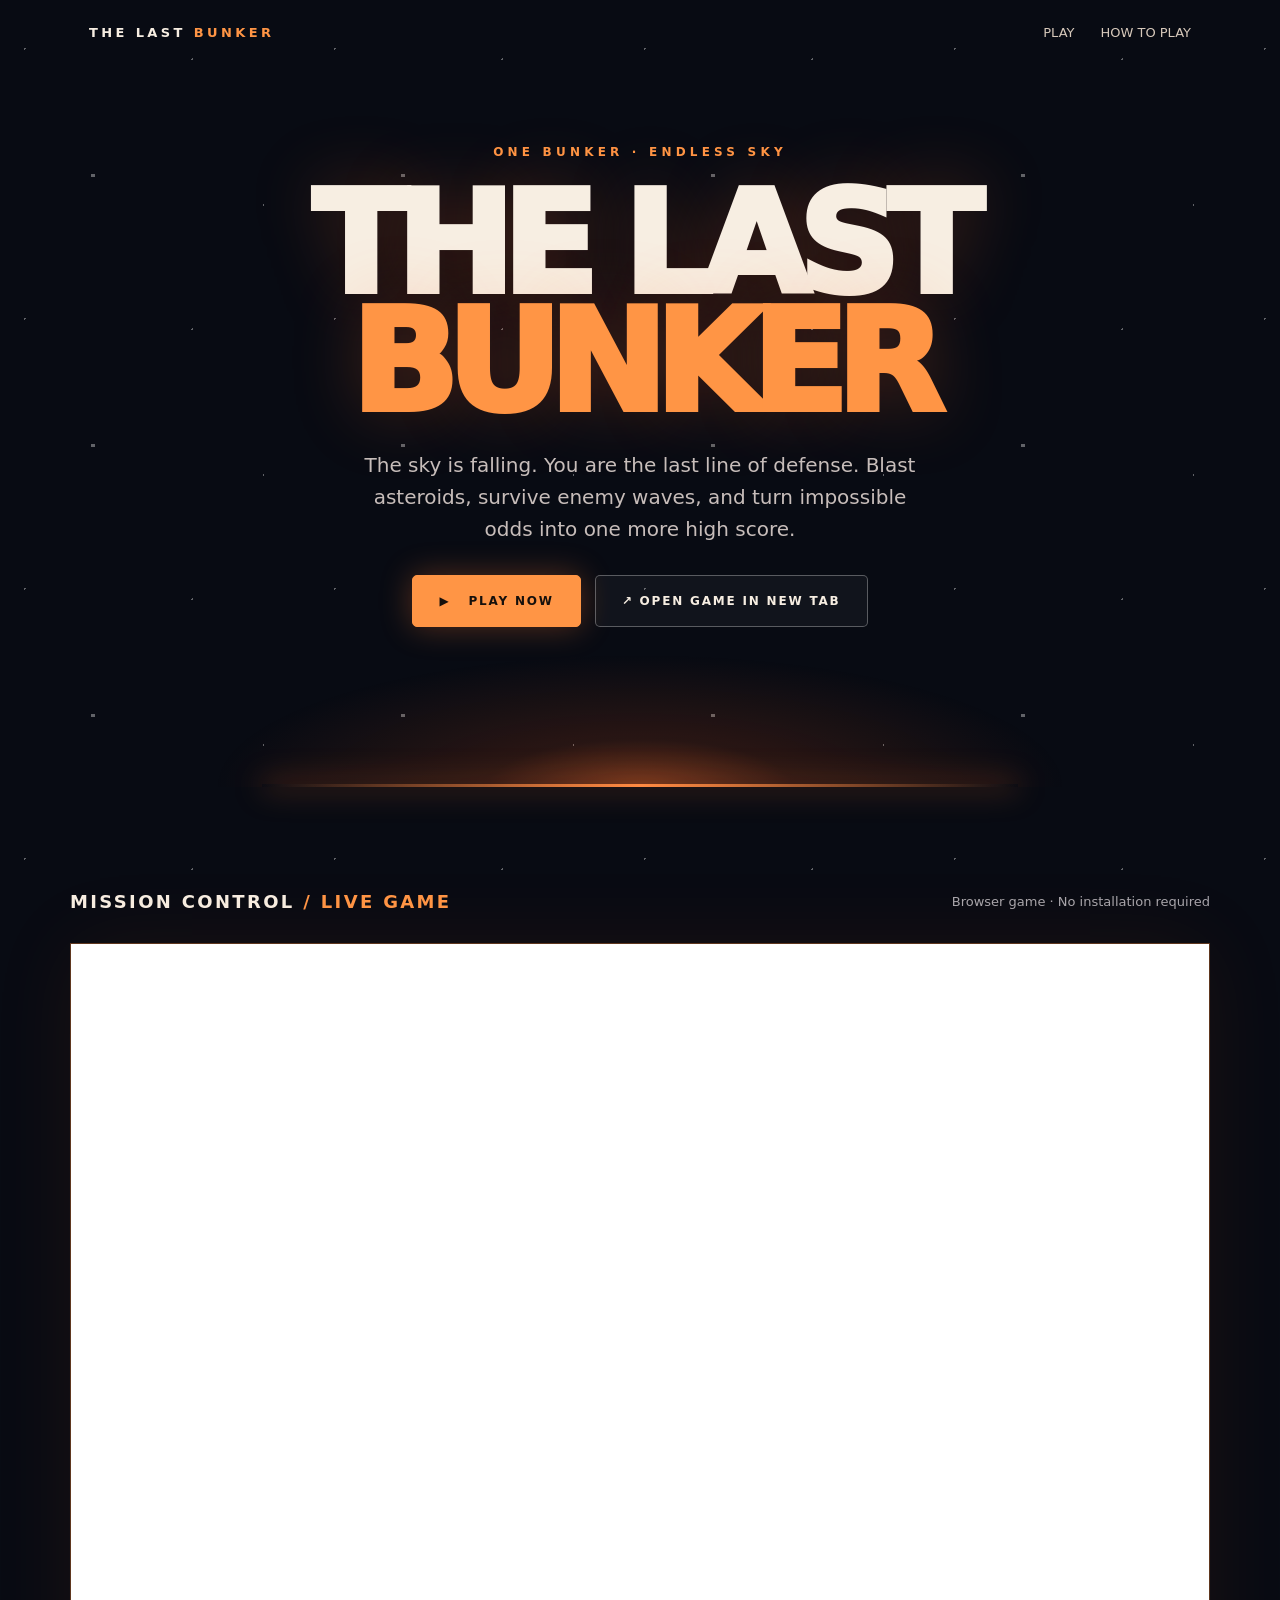
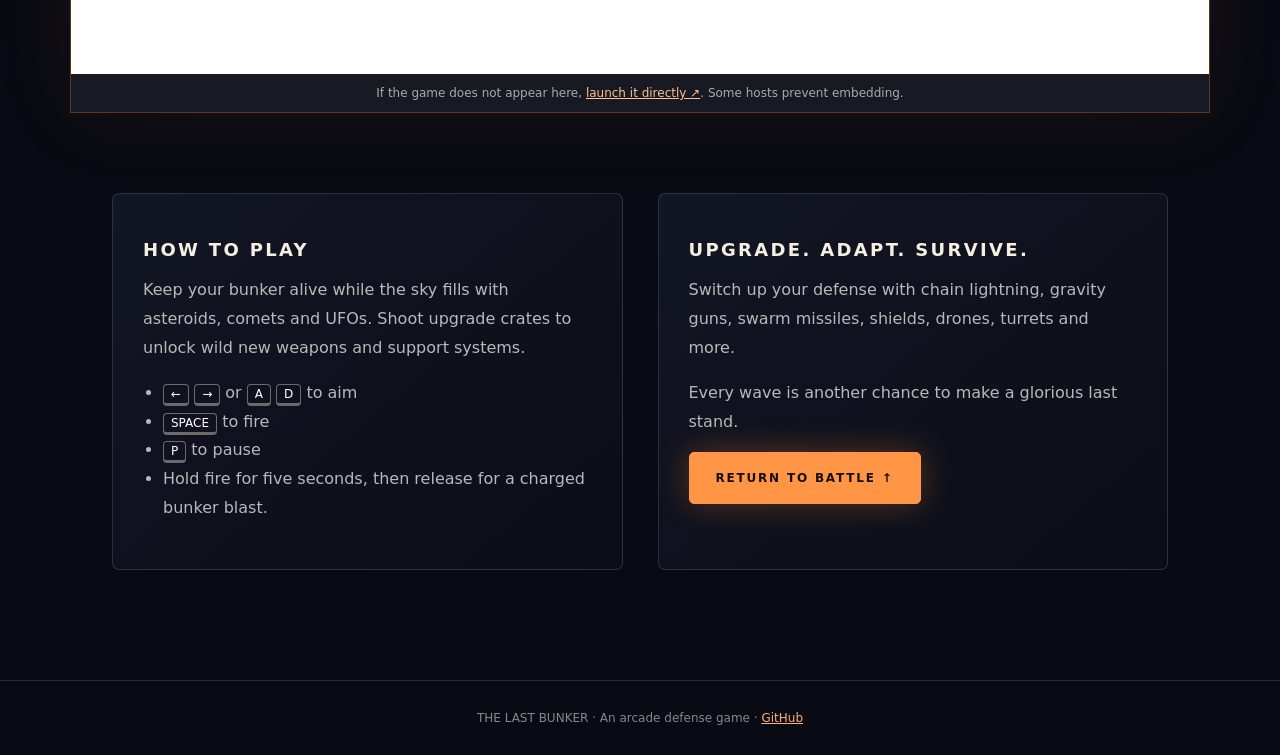
==== index.html @ 69ace632 "Create arcade landing page with embedded game" ====
<!doctype html>
<html lang="en"><head><meta charset="utf-8"><meta name="viewport" content="width=device-width,initial-scale=1"><meta name="theme-color" content="#090d18"><meta name="description" content="The Last Bunker: a free browser-based arcade defense game. Hold the line against asteroids, comets and UFOs."><title>The Last Bunker | Play Free</title><style>
:root{color-scheme:dark;--bg:#080b13;--fg:#f7eee2;--muted:#a8a6ac;--orange:#ff9545;--line:#ffffff22}*{box-sizing:border-box}html{scroll-behavior:smooth}body{margin:0;background:var(--bg);color:var(--fg);font-family:system-ui,-apple-system,Segoe UI,sans-serif;overflow-x:hidden}body:before{content:"";position:fixed;inset:0;pointer-events:none;opacity:.36;background-image:radial-gradient(1px 1px at 8% 18%,white 98%,transparent),radial-gradient(2px 2px at 30% 65%,white 98%,transparent),radial-gradient(1px 1px at 62% 22%,white 98%,transparent),radial-gradient(1px 1px at 85% 76%,white 98%,transparent);background-size:310px 270px;animation:drift 45s linear infinite}@keyframes drift{to{background-position:310px 270px}}a{color:inherit}header{max-width:1150px;margin:auto;display:flex;align-items:center;justify-content:space-between;padding:25px 24px;gap:16px}header a{text-decoration:none}.brand{font-size:13px;letter-spacing:.26em;font-weight:900}.brand span{color:var(--orange)}nav{display:flex;gap:26px;font-size:13px;color:#d7c9bb}nav a:hover{color:var(--orange)}main{position:relative}.hero{text-align:center;padding:80px 20px 60px;max-width:950px;margin:auto}.eyebrow{color:var(--orange);font-size:12px;letter-spacing:.35em;font-weight:800}.hero h1{font-size:clamp(60px,11vw,148px);line-height:.84;letter-spacing:-.085em;margin:27px 0 26px;font-weight:1000;text-shadow:0 0 70px #ff6a263b}.hero h1 span{display:block;color:var(--orange)}.lead{max-width:570px;margin:0 auto 30px;color:#c7bdba;font-size:clamp(16px,2vw,20px);line-height:1.6}.actions{display:flex;justify-content:center;gap:14px;flex-wrap:wrap}.btn{display:inline-flex;align-items:center;justify-content:center;min-height:52px;padding:0 26px;border:1px solid #ffffff4d;border-radius:5px;background:#ffffff0a;text-decoration:none;text-transform:uppercase;letter-spacing:.15em;font-weight:850;font-size:12px;cursor:pointer;color:var(--fg)}.btn.primary{background:var(--orange);border-color:var(--orange);color:#16100c;box-shadow:0 0 32px #ff7b3350}.btn:hover{transform:translateY(-2px);filter:brightness(1.12)}.horizon{height:140px;max-width:900px;margin:20px auto 0;background:radial-gradient(ellipse at 50% 100%,#f76a2870 0%,#ff5d1a22 24%,transparent 67%);position:relative}.horizon:before{content:"";position:absolute;bottom:0;left:8%;right:8%;height:3px;background:linear-gradient(90deg,transparent,#ff8b43,transparent);box-shadow:0 0 30px #ff732f}.game-section{max-width:1180px;margin:0 auto;padding:30px 20px 80px}.section-head{display:flex;justify-content:space-between;align-items:center;gap:12px;flex-wrap:wrap;margin-bottom:16px}.section-head h2,.details h2{font-size:18px;letter-spacing:.13em;text-transform:uppercase}.small{color:var(--muted);font-size:13px}.game-shell{border:1px solid #ff8d465e;background:#02040a;box-shadow:0 0 80px #f65d1615;position:relative;min-height:400px}.game-shell iframe{width:100%;height:min(74vw,730px);min-height:400px;border:0;display:block}.fallback{padding:12px 20px;text-align:center;background:#171923;color:#aaa;font-size:12px}.fallback a{color:#ffc28d}.details{max-width:1100px;margin:0 auto 110px;padding:0 22px;display:grid;grid-template-columns:1fr 1fr;gap:35px}.panel{padding:30px;border:1px solid var(--line);background:linear-gradient(140deg,#171b29bb,#0c1019bb);border-radius:7px}.panel p,.panel li{color:#bcb8b9;line-height:1.8}.panel ul{padding-left:20px}.key{border:1px solid #6e6a69;border-bottom-width:3px;border-radius:4px;padding:2px 7px;color:#fff;font-size:12px;white-space:nowrap}footer{border-top:1px solid var(--line);padding:30px 20px;text-align:center;color:#89878c;font-size:12px}footer a{color:#ffad75}@media(max-width:650px){header{padding:20px 16px}nav{gap:12px}.hero{padding-top:55px}.details{grid-template-columns:1fr}.game-shell iframe{height:580px}.section-head h2{margin:0}}
</style></head><body><header><a class="brand" href="#top">THE LAST <span>BUNKER</span></a><nav><a href="#play">PLAY</a><a href="#how-to-play">HOW TO PLAY</a></nav></header><main id="top"><section class="hero"><div class="eyebrow">ONE BUNKER · ENDLESS SKY</div><h1>THE LAST <span>BUNKER</span></h1><p class="lead">The sky is falling. You are the last line of defense. Blast asteroids, survive enemy waves, and turn impossible odds into one more high score.</p><div class="actions"><a class="btn primary" href="#play">▶ &nbsp; Play now</a><a class="btn" href="https://last-bunker.howardlyon.chatgpt.site/" target="_blank" rel="noopener noreferrer">↗ Open game in new tab</a></div><div class="horizon" aria-hidden="true"></div></section><section class="game-section" id="play"><div class="section-head"><h2>Mission control <span style="color:var(--orange)">/ Live game</span></h2><span class="small">Browser game · No installation required</span></div><div class="game-shell"><iframe title="Play The Last Bunker" src="https://last-bunker.howardlyon.chatgpt.site/" allow="fullscreen; autoplay" allowfullscreen loading="lazy"></iframe><div class="fallback">If the game does not appear here, <a href="https://last-bunker.howardlyon.chatgpt.site/" target="_blank" rel="noopener noreferrer">launch it directly ↗</a>. Some hosts prevent embedding.</div></div></section><section class="details" id="how-to-play"><div class="panel"><h2>How to play</h2><p>Keep your bunker alive while the sky fills with asteroids, comets and UFOs. Shoot upgrade crates to unlock wild new weapons and support systems.</p><ul><li><span class="key">←</span> <span class="key">→</span> or <span class="key">A</span> <span class="key">D</span> to aim</li><li><span class="key">SPACE</span> to fire</li><li><span class="key">P</span> to pause</li><li>Hold fire for five seconds, then release for a charged bunker blast.</li></ul></div><div class="panel"><h2>Upgrade. Adapt. Survive.</h2><p>Switch up your defense with chain lightning, gravity guns, swarm missiles, shields, drones, turrets and more.</p><p>Every wave is another chance to make a glorious last stand.</p><a class="btn primary" href="#play">Return to battle ↑</a></div></section></main><footer>THE LAST BUNKER · An arcade defense game · <a href="https://github.com/howardlyonart/the-last-bunker-play">GitHub</a></footer></body></html>
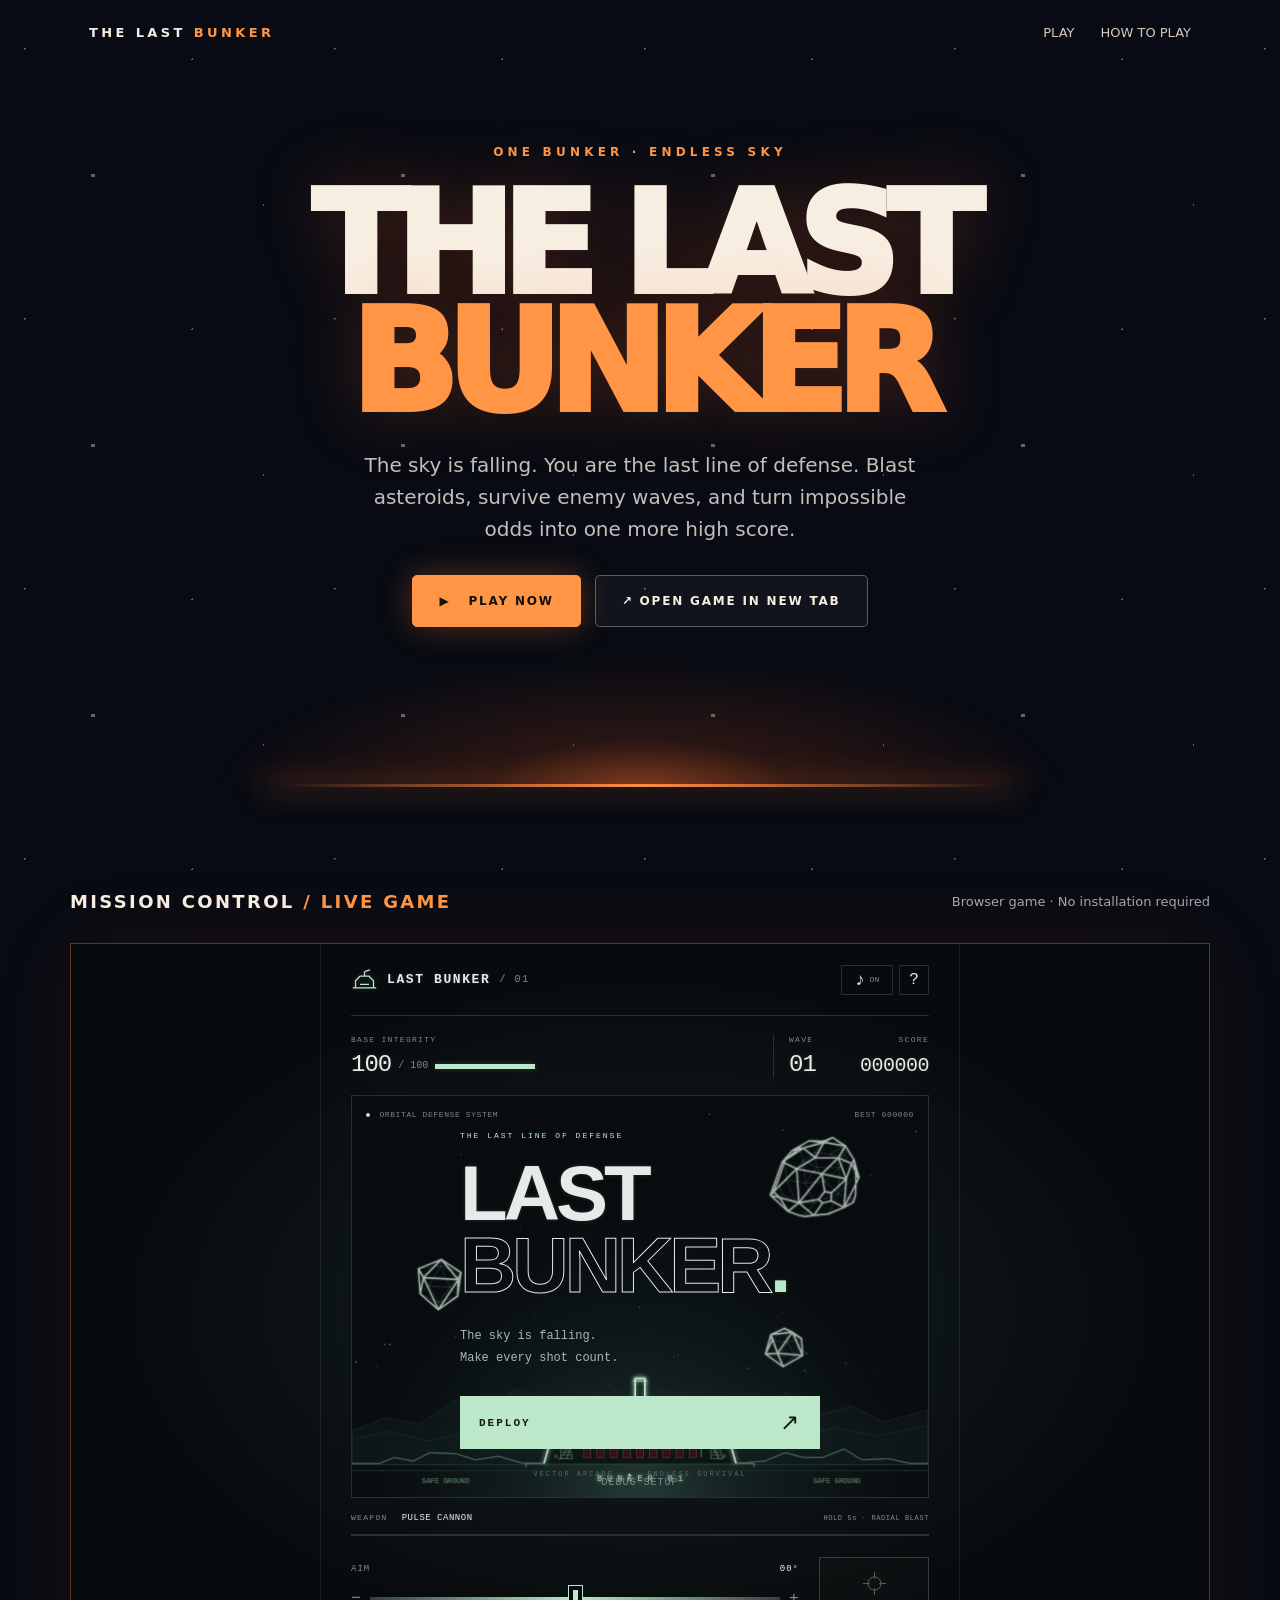
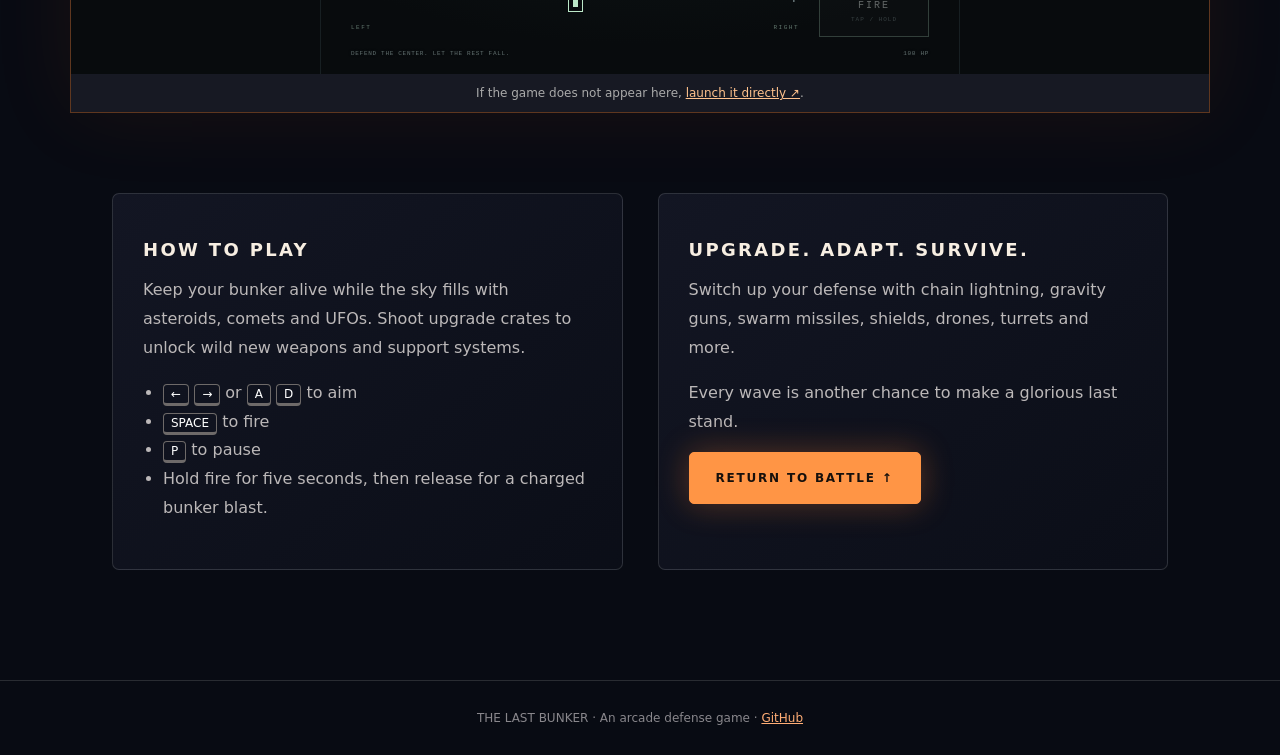
==== commit f58e5b1c: "Host playable Last Bunker directly on GitHub Pages" ====
--- a/index.html
+++ b/index.html
@@ -1,4 +1,4 @@
 <!doctype html>
 <html lang="en"><head><meta charset="utf-8"><meta name="viewport" content="width=device-width,initial-scale=1"><meta name="theme-color" content="#090d18"><meta name="description" content="The Last Bunker: a free browser-based arcade defense game. Hold the line against asteroids, comets and UFOs."><title>The Last Bunker | Play Free</title><style>
 :root{color-scheme:dark;--bg:#080b13;--fg:#f7eee2;--muted:#a8a6ac;--orange:#ff9545;--line:#ffffff22}*{box-sizing:border-box}html{scroll-behavior:smooth}body{margin:0;background:var(--bg);color:var(--fg);font-family:system-ui,-apple-system,Segoe UI,sans-serif;overflow-x:hidden}body:before{content:"";position:fixed;inset:0;pointer-events:none;opacity:.36;background-image:radial-gradient(1px 1px at 8% 18%,white 98%,transparent),radial-gradient(2px 2px at 30% 65%,white 98%,transparent),radial-gradient(1px 1px at 62% 22%,white 98%,transparent),radial-gradient(1px 1px at 85% 76%,white 98%,transparent);background-size:310px 270px;animation:drift 45s linear infinite}@keyframes drift{to{background-position:310px 270px}}a{color:inherit}header{max-width:1150px;margin:auto;display:flex;align-items:center;justify-content:space-between;padding:25px 24px;gap:16px}header a{text-decoration:none}.brand{font-size:13px;letter-spacing:.26em;font-weight:900}.brand span{color:var(--orange)}nav{display:flex;gap:26px;font-size:13px;color:#d7c9bb}nav a:hover{color:var(--orange)}main{position:relative}.hero{text-align:center;padding:80px 20px 60px;max-width:950px;margin:auto}.eyebrow{color:var(--orange);font-size:12px;letter-spacing:.35em;font-weight:800}.hero h1{font-size:clamp(60px,11vw,148px);line-height:.84;letter-spacing:-.085em;margin:27px 0 26px;font-weight:1000;text-shadow:0 0 70px #ff6a263b}.hero h1 span{display:block;color:var(--orange)}.lead{max-width:570px;margin:0 auto 30px;color:#c7bdba;font-size:clamp(16px,2vw,20px);line-height:1.6}.actions{display:flex;justify-content:center;gap:14px;flex-wrap:wrap}.btn{display:inline-flex;align-items:center;justify-content:center;min-height:52px;padding:0 26px;border:1px solid #ffffff4d;border-radius:5px;background:#ffffff0a;text-decoration:none;text-transform:uppercase;letter-spacing:.15em;font-weight:850;font-size:12px;cursor:pointer;color:var(--fg)}.btn.primary{background:var(--orange);border-color:var(--orange);color:#16100c;box-shadow:0 0 32px #ff7b3350}.btn:hover{transform:translateY(-2px);filter:brightness(1.12)}.horizon{height:140px;max-width:900px;margin:20px auto 0;background:radial-gradient(ellipse at 50% 100%,#f76a2870 0%,#ff5d1a22 24%,transparent 67%);position:relative}.horizon:before{content:"";position:absolute;bottom:0;left:8%;right:8%;height:3px;background:linear-gradient(90deg,transparent,#ff8b43,transparent);box-shadow:0 0 30px #ff732f}.game-section{max-width:1180px;margin:0 auto;padding:30px 20px 80px}.section-head{display:flex;justify-content:space-between;align-items:center;gap:12px;flex-wrap:wrap;margin-bottom:16px}.section-head h2,.details h2{font-size:18px;letter-spacing:.13em;text-transform:uppercase}.small{color:var(--muted);font-size:13px}.game-shell{border:1px solid #ff8d465e;background:#02040a;box-shadow:0 0 80px #f65d1615;position:relative;min-height:400px}.game-shell iframe{width:100%;height:min(74vw,730px);min-height:400px;border:0;display:block}.fallback{padding:12px 20px;text-align:center;background:#171923;color:#aaa;font-size:12px}.fallback a{color:#ffc28d}.details{max-width:1100px;margin:0 auto 110px;padding:0 22px;display:grid;grid-template-columns:1fr 1fr;gap:35px}.panel{padding:30px;border:1px solid var(--line);background:linear-gradient(140deg,#171b29bb,#0c1019bb);border-radius:7px}.panel p,.panel li{color:#bcb8b9;line-height:1.8}.panel ul{padding-left:20px}.key{border:1px solid #6e6a69;border-bottom-width:3px;border-radius:4px;padding:2px 7px;color:#fff;font-size:12px;white-space:nowrap}footer{border-top:1px solid var(--line);padding:30px 20px;text-align:center;color:#89878c;font-size:12px}footer a{color:#ffad75}@media(max-width:650px){header{padding:20px 16px}nav{gap:12px}.hero{padding-top:55px}.details{grid-template-columns:1fr}.game-shell iframe{height:580px}.section-head h2{margin:0}}
-</style></head><body><header><a class="brand" href="#top">THE LAST <span>BUNKER</span></a><nav><a href="#play">PLAY</a><a href="#how-to-play">HOW TO PLAY</a></nav></header><main id="top"><section class="hero"><div class="eyebrow">ONE BUNKER · ENDLESS SKY</div><h1>THE LAST <span>BUNKER</span></h1><p class="lead">The sky is falling. You are the last line of defense. Blast asteroids, survive enemy waves, and turn impossible odds into one more high score.</p><div class="actions"><a class="btn primary" href="#play">▶ &nbsp; Play now</a><a class="btn" href="https://last-bunker.howardlyon.chatgpt.site/" target="_blank" rel="noopener noreferrer">↗ Open game in new tab</a></div><div class="horizon" aria-hidden="true"></div></section><section class="game-section" id="play"><div class="section-head"><h2>Mission control <span style="color:var(--orange)">/ Live game</span></h2><span class="small">Browser game · No installation required</span></div><div class="game-shell"><iframe title="Play The Last Bunker" src="https://last-bunker.howardlyon.chatgpt.site/" allow="fullscreen; autoplay" allowfullscreen loading="lazy"></iframe><div class="fallback">If the game does not appear here, <a href="https://last-bunker.howardlyon.chatgpt.site/" target="_blank" rel="noopener noreferrer">launch it directly ↗</a>. Some hosts prevent embedding.</div></div></section><section class="details" id="how-to-play"><div class="panel"><h2>How to play</h2><p>Keep your bunker alive while the sky fills with asteroids, comets and UFOs. Shoot upgrade crates to unlock wild new weapons and support systems.</p><ul><li><span class="key">←</span> <span class="key">→</span> or <span class="key">A</span> <span class="key">D</span> to aim</li><li><span class="key">SPACE</span> to fire</li><li><span class="key">P</span> to pause</li><li>Hold fire for five seconds, then release for a charged bunker blast.</li></ul></div><div class="panel"><h2>Upgrade. Adapt. Survive.</h2><p>Switch up your defense with chain lightning, gravity guns, swarm missiles, shields, drones, turrets and more.</p><p>Every wave is another chance to make a glorious last stand.</p><a class="btn primary" href="#play">Return to battle ↑</a></div></section></main><footer>THE LAST BUNKER · An arcade defense game · <a href="https://github.com/howardlyonart/the-last-bunker-play">GitHub</a></footer></body></html>+</style></head><body><header><a class="brand" href="#top">THE LAST <span>BUNKER</span></a><nav><a href="#play">PLAY</a><a href="#how-to-play">HOW TO PLAY</a></nav></header><main id="top"><section class="hero"><div class="eyebrow">ONE BUNKER · ENDLESS SKY</div><h1>THE LAST <span>BUNKER</span></h1><p class="lead">The sky is falling. You are the last line of defense. Blast asteroids, survive enemy waves, and turn impossible odds into one more high score.</p><div class="actions"><a class="btn primary" href="#play">▶ &nbsp; Play now</a><a class="btn" href="./game/" target="_blank" rel="noopener noreferrer">↗ Open game in new tab</a></div><div class="horizon" aria-hidden="true"></div></section><section class="game-section" id="play"><div class="section-head"><h2>Mission control <span style="color:var(--orange)">/ Live game</span></h2><span class="small">Browser game · No installation required</span></div><div class="game-shell"><iframe title="Play The Last Bunker" src="./game/" allow="fullscreen; autoplay" allowfullscreen loading="lazy"></iframe><div class="fallback">If the game does not appear here, <a href="./game/" target="_blank" rel="noopener noreferrer">launch it directly ↗</a>. </div></div></section><section class="details" id="how-to-play"><div class="panel"><h2>How to play</h2><p>Keep your bunker alive while the sky fills with asteroids, comets and UFOs. Shoot upgrade crates to unlock wild new weapons and support systems.</p><ul><li><span class="key">←</span> <span class="key">→</span> or <span class="key">A</span> <span class="key">D</span> to aim</li><li><span class="key">SPACE</span> to fire</li><li><span class="key">P</span> to pause</li><li>Hold fire for five seconds, then release for a charged bunker blast.</li></ul></div><div class="panel"><h2>Upgrade. Adapt. Survive.</h2><p>Switch up your defense with chain lightning, gravity guns, swarm missiles, shields, drones, turrets and more.</p><p>Every wave is another chance to make a glorious last stand.</p><a class="btn primary" href="#play">Return to battle ↑</a></div></section></main><footer>THE LAST BUNKER · An arcade defense game · <a href="https://github.com/howardlyonart/the-last-bunker-play">GitHub</a></footer></body></html>
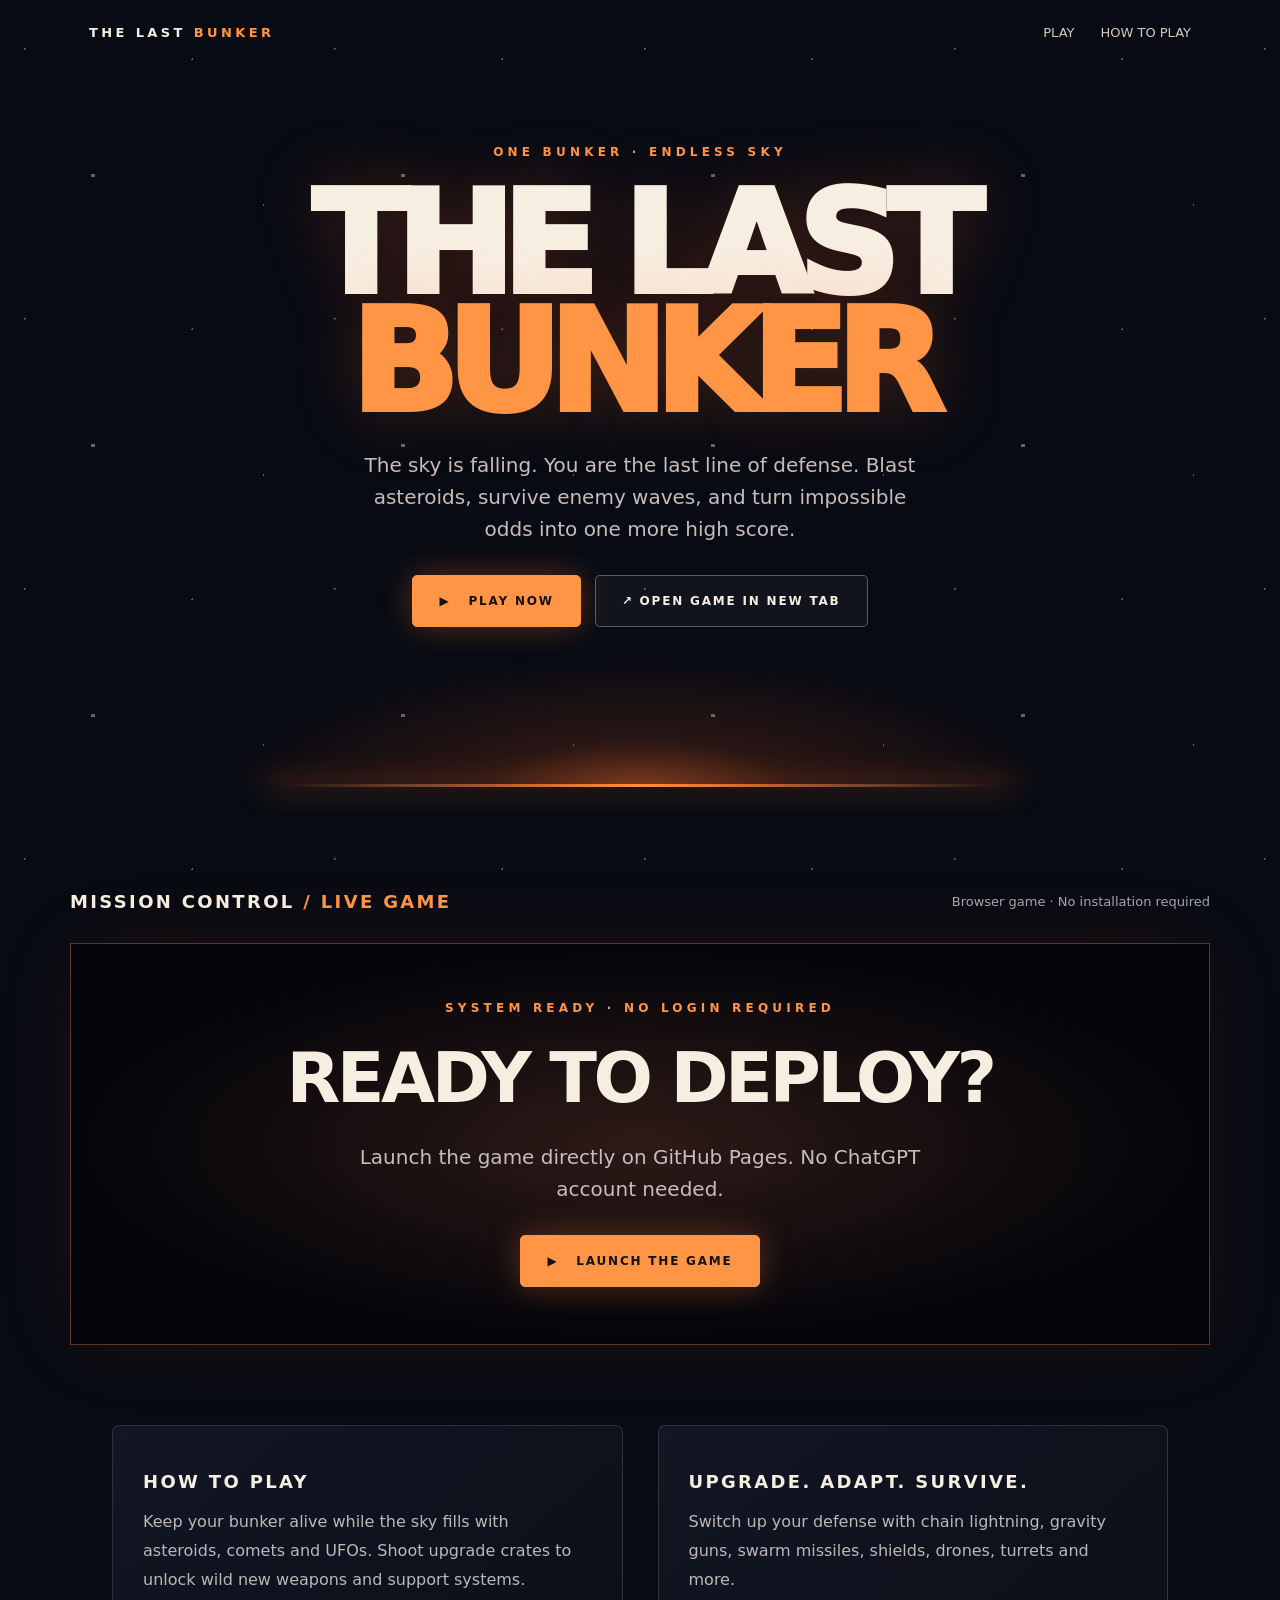
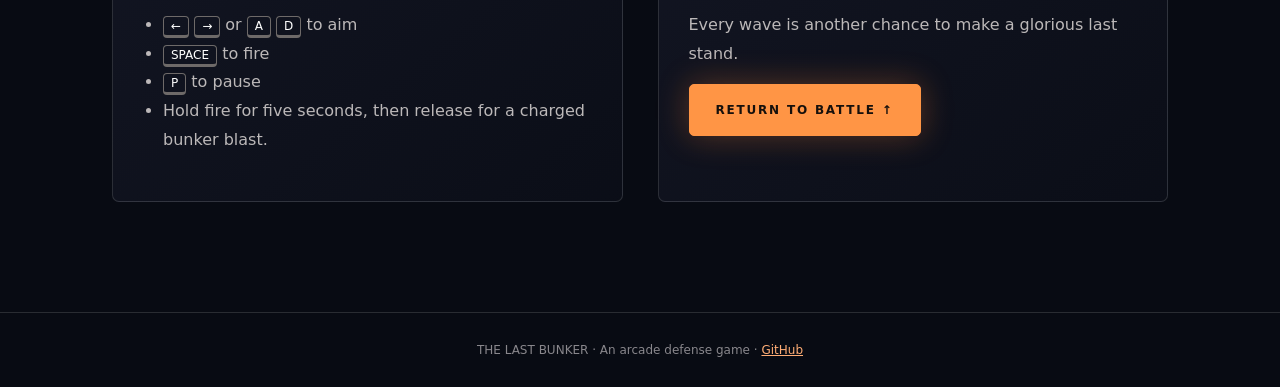
==== commit 0533648f: "Remove embedded game frame and launch self-hosted game directly" ====
--- a/index.html
+++ b/index.html
@@ -1,4 +1,4 @@
 <!doctype html>
 <html lang="en"><head><meta charset="utf-8"><meta name="viewport" content="width=device-width,initial-scale=1"><meta name="theme-color" content="#090d18"><meta name="description" content="The Last Bunker: a free browser-based arcade defense game. Hold the line against asteroids, comets and UFOs."><title>The Last Bunker | Play Free</title><style>
 :root{color-scheme:dark;--bg:#080b13;--fg:#f7eee2;--muted:#a8a6ac;--orange:#ff9545;--line:#ffffff22}*{box-sizing:border-box}html{scroll-behavior:smooth}body{margin:0;background:var(--bg);color:var(--fg);font-family:system-ui,-apple-system,Segoe UI,sans-serif;overflow-x:hidden}body:before{content:"";position:fixed;inset:0;pointer-events:none;opacity:.36;background-image:radial-gradient(1px 1px at 8% 18%,white 98%,transparent),radial-gradient(2px 2px at 30% 65%,white 98%,transparent),radial-gradient(1px 1px at 62% 22%,white 98%,transparent),radial-gradient(1px 1px at 85% 76%,white 98%,transparent);background-size:310px 270px;animation:drift 45s linear infinite}@keyframes drift{to{background-position:310px 270px}}a{color:inherit}header{max-width:1150px;margin:auto;display:flex;align-items:center;justify-content:space-between;padding:25px 24px;gap:16px}header a{text-decoration:none}.brand{font-size:13px;letter-spacing:.26em;font-weight:900}.brand span{color:var(--orange)}nav{display:flex;gap:26px;font-size:13px;color:#d7c9bb}nav a:hover{color:var(--orange)}main{position:relative}.hero{text-align:center;padding:80px 20px 60px;max-width:950px;margin:auto}.eyebrow{color:var(--orange);font-size:12px;letter-spacing:.35em;font-weight:800}.hero h1{font-size:clamp(60px,11vw,148px);line-height:.84;letter-spacing:-.085em;margin:27px 0 26px;font-weight:1000;text-shadow:0 0 70px #ff6a263b}.hero h1 span{display:block;color:var(--orange)}.lead{max-width:570px;margin:0 auto 30px;color:#c7bdba;font-size:clamp(16px,2vw,20px);line-height:1.6}.actions{display:flex;justify-content:center;gap:14px;flex-wrap:wrap}.btn{display:inline-flex;align-items:center;justify-content:center;min-height:52px;padding:0 26px;border:1px solid #ffffff4d;border-radius:5px;background:#ffffff0a;text-decoration:none;text-transform:uppercase;letter-spacing:.15em;font-weight:850;font-size:12px;cursor:pointer;color:var(--fg)}.btn.primary{background:var(--orange);border-color:var(--orange);color:#16100c;box-shadow:0 0 32px #ff7b3350}.btn:hover{transform:translateY(-2px);filter:brightness(1.12)}.horizon{height:140px;max-width:900px;margin:20px auto 0;background:radial-gradient(ellipse at 50% 100%,#f76a2870 0%,#ff5d1a22 24%,transparent 67%);position:relative}.horizon:before{content:"";position:absolute;bottom:0;left:8%;right:8%;height:3px;background:linear-gradient(90deg,transparent,#ff8b43,transparent);box-shadow:0 0 30px #ff732f}.game-section{max-width:1180px;margin:0 auto;padding:30px 20px 80px}.section-head{display:flex;justify-content:space-between;align-items:center;gap:12px;flex-wrap:wrap;margin-bottom:16px}.section-head h2,.details h2{font-size:18px;letter-spacing:.13em;text-transform:uppercase}.small{color:var(--muted);font-size:13px}.game-shell{border:1px solid #ff8d465e;background:#02040a;box-shadow:0 0 80px #f65d1615;position:relative;min-height:400px}.game-shell iframe{width:100%;height:min(74vw,730px);min-height:400px;border:0;display:block}.fallback{padding:12px 20px;text-align:center;background:#171923;color:#aaa;font-size:12px}.fallback a{color:#ffc28d}.details{max-width:1100px;margin:0 auto 110px;padding:0 22px;display:grid;grid-template-columns:1fr 1fr;gap:35px}.panel{padding:30px;border:1px solid var(--line);background:linear-gradient(140deg,#171b29bb,#0c1019bb);border-radius:7px}.panel p,.panel li{color:#bcb8b9;line-height:1.8}.panel ul{padding-left:20px}.key{border:1px solid #6e6a69;border-bottom-width:3px;border-radius:4px;padding:2px 7px;color:#fff;font-size:12px;white-space:nowrap}footer{border-top:1px solid var(--line);padding:30px 20px;text-align:center;color:#89878c;font-size:12px}footer a{color:#ffad75}@media(max-width:650px){header{padding:20px 16px}nav{gap:12px}.hero{padding-top:55px}.details{grid-template-columns:1fr}.game-shell iframe{height:580px}.section-head h2{margin:0}}
-</style></head><body><header><a class="brand" href="#top">THE LAST <span>BUNKER</span></a><nav><a href="#play">PLAY</a><a href="#how-to-play">HOW TO PLAY</a></nav></header><main id="top"><section class="hero"><div class="eyebrow">ONE BUNKER · ENDLESS SKY</div><h1>THE LAST <span>BUNKER</span></h1><p class="lead">The sky is falling. You are the last line of defense. Blast asteroids, survive enemy waves, and turn impossible odds into one more high score.</p><div class="actions"><a class="btn primary" href="#play">▶ &nbsp; Play now</a><a class="btn" href="./game/" target="_blank" rel="noopener noreferrer">↗ Open game in new tab</a></div><div class="horizon" aria-hidden="true"></div></section><section class="game-section" id="play"><div class="section-head"><h2>Mission control <span style="color:var(--orange)">/ Live game</span></h2><span class="small">Browser game · No installation required</span></div><div class="game-shell"><iframe title="Play The Last Bunker" src="./game/" allow="fullscreen; autoplay" allowfullscreen loading="lazy"></iframe><div class="fallback">If the game does not appear here, <a href="./game/" target="_blank" rel="noopener noreferrer">launch it directly ↗</a>. </div></div></section><section class="details" id="how-to-play"><div class="panel"><h2>How to play</h2><p>Keep your bunker alive while the sky fills with asteroids, comets and UFOs. Shoot upgrade crates to unlock wild new weapons and support systems.</p><ul><li><span class="key">←</span> <span class="key">→</span> or <span class="key">A</span> <span class="key">D</span> to aim</li><li><span class="key">SPACE</span> to fire</li><li><span class="key">P</span> to pause</li><li>Hold fire for five seconds, then release for a charged bunker blast.</li></ul></div><div class="panel"><h2>Upgrade. Adapt. Survive.</h2><p>Switch up your defense with chain lightning, gravity guns, swarm missiles, shields, drones, turrets and more.</p><p>Every wave is another chance to make a glorious last stand.</p><a class="btn primary" href="#play">Return to battle ↑</a></div></section></main><footer>THE LAST BUNKER · An arcade defense game · <a href="https://github.com/howardlyonart/the-last-bunker-play">GitHub</a></footer></body></html>+</style></head><body><header><a class="brand" href="#top">THE LAST <span>BUNKER</span></a><nav><a href="#play">PLAY</a><a href="#how-to-play">HOW TO PLAY</a></nav></header><main id="top"><section class="hero"><div class="eyebrow">ONE BUNKER · ENDLESS SKY</div><h1>THE LAST <span>BUNKER</span></h1><p class="lead">The sky is falling. You are the last line of defense. Blast asteroids, survive enemy waves, and turn impossible odds into one more high score.</p><div class="actions"><a class="btn primary" href="./game/">▶ &nbsp; Play now</a><a class="btn" href="./game/" target="_blank" rel="noopener noreferrer">↗ Open game in new tab</a></div><div class="horizon" aria-hidden="true"></div></section><section class="game-section" id="play"><div class="section-head"><h2>Mission control <span style="color:var(--orange)">/ Live game</span></h2><span class="small">Browser game · No installation required</span></div><div class="game-shell"><div style="min-height:400px;display:flex;align-items:center;justify-content:center;flex-direction:column;text-align:center;padding:45px 20px;background:radial-gradient(ellipse at center,#2d1a16,#02040a 72%)"><div class="eyebrow">SYSTEM READY · NO LOGIN REQUIRED</div><h2 style="font-size:clamp(34px,6vw,70px);letter-spacing:-.05em;margin:22px 0">READY TO DEPLOY?</h2><p class="lead">Launch the game directly on GitHub Pages. No ChatGPT account needed.</p><a class="btn primary" href="./game/">▶ &nbsp; Launch the game</a></div></div></section><section class="details" id="how-to-play"><div class="panel"><h2>How to play</h2><p>Keep your bunker alive while the sky fills with asteroids, comets and UFOs. Shoot upgrade crates to unlock wild new weapons and support systems.</p><ul><li><span class="key">←</span> <span class="key">→</span> or <span class="key">A</span> <span class="key">D</span> to aim</li><li><span class="key">SPACE</span> to fire</li><li><span class="key">P</span> to pause</li><li>Hold fire for five seconds, then release for a charged bunker blast.</li></ul></div><div class="panel"><h2>Upgrade. Adapt. Survive.</h2><p>Switch up your defense with chain lightning, gravity guns, swarm missiles, shields, drones, turrets and more.</p><p>Every wave is another chance to make a glorious last stand.</p><a class="btn primary" href="./game/">Return to battle ↑</a></div></section></main><footer>THE LAST BUNKER · An arcade defense game · <a href="https://github.com/howardlyonart/the-last-bunker-play">GitHub</a></footer></body></html>
